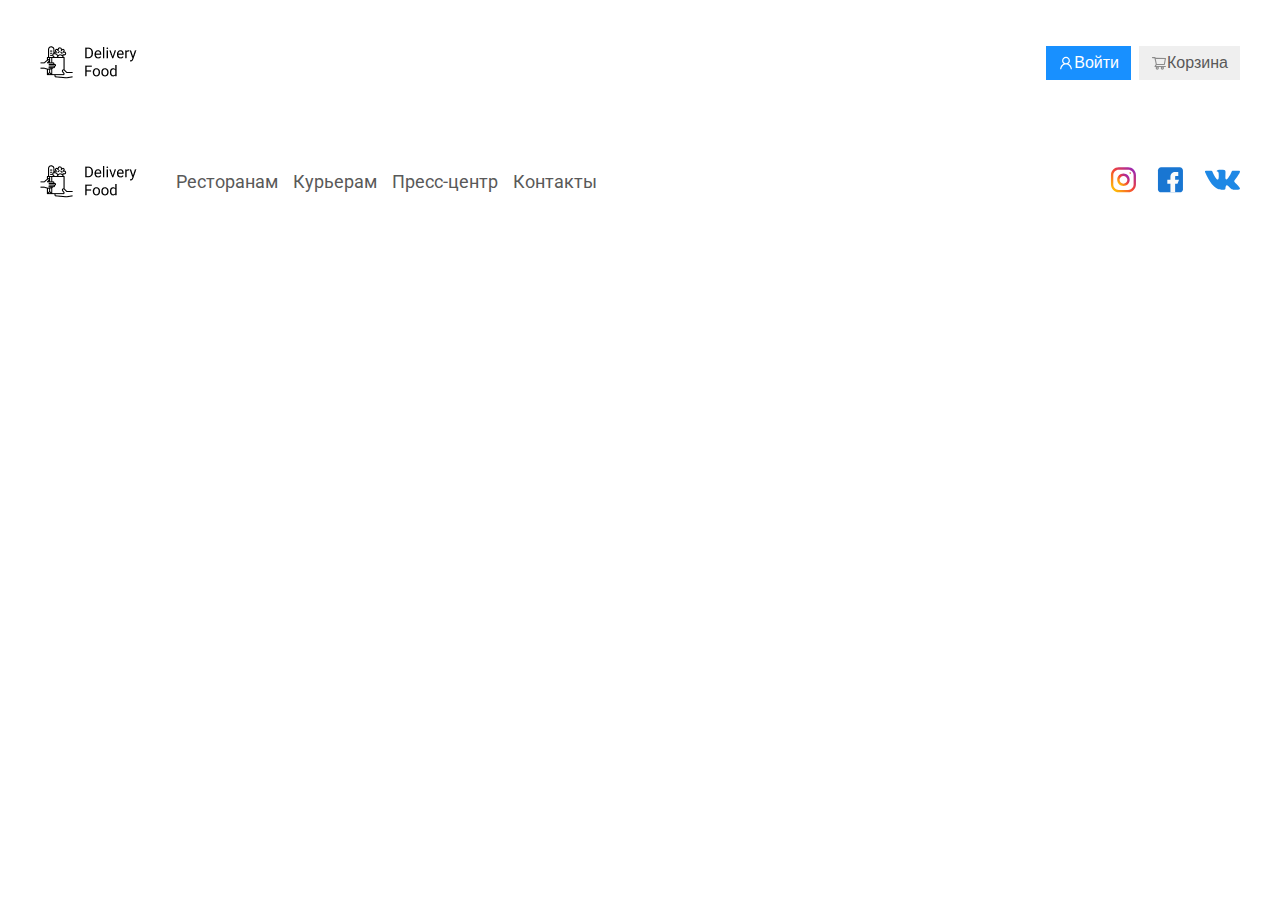
==== index.html @ 0ab354c1 "first day" ====
<!DOCTYPE html>
<html lang="en">
<head>
  <meta charset="UTF-8">
  <meta name="viewport" content="width=device-width, initial-scale=1.0">
  <link rel="icon" href="./favicon.ico" type="image/x-icon" />
  <link href="https://fonts.googleapis.com/css?family=Roboto:400,700&display=swap&subset=cyrillic" rel="stylesheet"/>
  <script src="/js/main.js" defer></script>
  <link rel="stylesheet" href="css/style.css">
  <title>Delivery-foods</title>
</head>
<body>
<!-- #region header-->
  <header class="header">
    <div class="container">
      <div class="header-box">
        <img src="img/logo.png" alt="Logotype" class="logo">
        <div class="button-group">
          <button class="button button-main">
            <img src="img/icon-signin.svg" alt="Human icon">
            <span class="button-text">Войти</span>
          </button>
          <button class="button button-basket">
            <img src="img/icon-basket.svg" alt="Busket icon">
            <span class="button-text">Корзина</span>
          </button>
        </div>
      </div>
    </div>
  </header>
<!-- #endregion -->

<!-- #region main-->
  <main class="main">

  </main>
<!-- #endregion-->

<!-- #region footer-->
  <footer class="footer">
    <div class="container">
      <div class="header-box">
        <img src="img/logo.png"class="footer-logo" alt="Logotype" class="logo">
        <nav class="nav">
          <ul class="nav-list">
            <li class="nav-items">
              <a href="#">Ресторанам </a>
            </li>
            <li class="nav-items">
              <a href="#">Курьерам</a>
            </li>
            <li class="nav-items">
              <a href="#">Пресс-центр</a>
            </li>
            <li class="nav-items">
              <a href="#">Контакты</a>
            </li>  
          </ul>
        </nav>
        <div class="button-group">
          <a class="social">
            <img src="img/instagram.svg" alt="Instagram icon">
          </a>
          <a class="social">
            <img src="img/facebook.svg" alt="Facebook icon">
          </a>
          <a class="social">
            <img src="img/vk.svg" alt="VK icon">
          </a>
        </div>
      </div>
    </div>
  </footer>
<!-- #endregion-->
</body>
</html>
---- css/style.css ----
* {
  box-sizing: border-box;
  margin: 0;
  padding: 0;
}

body {
  font-family: roboto, sans-serif;
}

ul, li, h1, h2, h3 {
  margin: 0;
  padding: 0;
}

.container {
  max-width: 1230px;
  margin: 0 auto;
  padding: 0 15px;
}

.header {
  padding-top: 44px;
  padding-bottom: 22px;
}
.header-box {
  display: flex;
  align-items: center;
  justify-content: space-between;
}

.button {
  font-size: 16px;
  line-height: 150%;
  padding: 5px 12px;
  cursor: pointer;
  border: none;
}
.button-group {
  display: flex;
  align-items: center;
  justify-content: space-between;
}
.button-main {
  display: flex;
  align-items: center;
  justify-content: space-between;
  color: #fff;
  background: #1890ff;
  margin-right: 8px;
}
.button-basket {
  display: flex;
  align-items: center;
  justify-content: space-between;
  color: #595959;
}

.footer {
  padding: 60px 0;
}
.footer-logo {
  margin-right: 35px;
}

.social:not(:last-child) {
  margin-right: 21px;
}

.nav {
  margin-right: auto;
}
.nav-list {
  list-style: none;
  display: flex;
  align-items: center;
  justify-content: space-between;
}
.nav-list a {
  text-decoration: none;
  font-size: 18px;
  color: #595959;
}
.nav-items:not(:last-child) {
  margin-right: 15px;
}/*# sourceMappingURL=style.css.map */
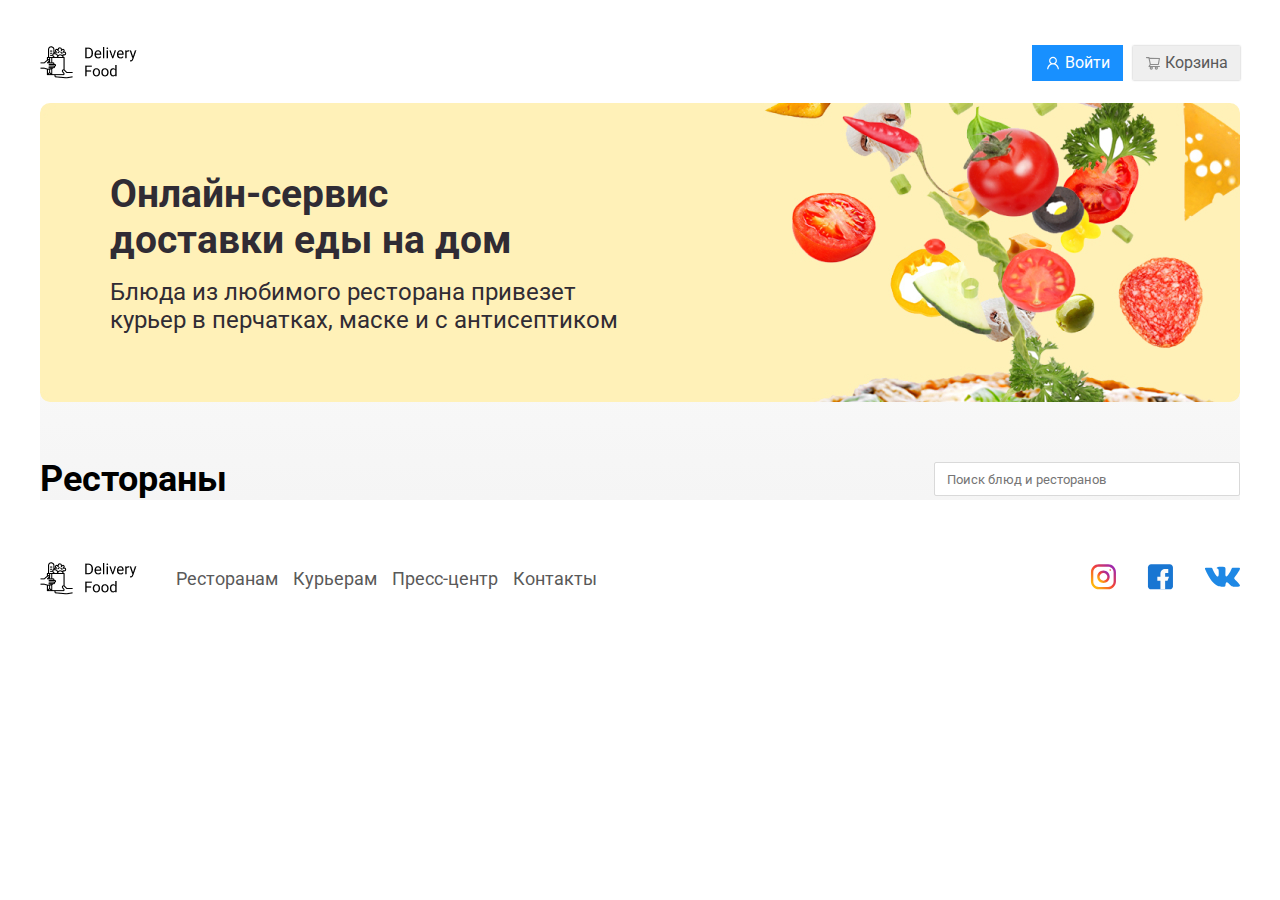
==== commit 9678b71f: "second day" ====
--- a/index.html
+++ b/index.html
@@ -10,67 +10,79 @@
   <title>Delivery-foods</title>
 </head>
 <body>
+<div class="container">
 <!-- #region header-->
-  <header class="header">
-    <div class="container">
-      <div class="header-box">
-        <img src="img/logo.png" alt="Logotype" class="logo">
-        <div class="button-group">
-          <button class="button button-main">
-            <img src="img/icon-signin.svg" alt="Human icon">
-            <span class="button-text">Войти</span>
-          </button>
-          <button class="button button-basket">
-            <img src="img/icon-basket.svg" alt="Busket icon">
-            <span class="button-text">Корзина</span>
-          </button>
-        </div>
-      </div>
+<header class="header">
+  <div class="header-box">
+    <img src="img/logo.png" alt="Logotype" class="logo">
+    <div class="button-group">
+      <button class="button button-main">
+        <img src="img/icon-signin.svg" alt="Human icon">
+        <span class="button-text">Войти</span>
+      </button>
+      <button class="button button-basket">
+        <img src="img/icon-basket.svg" alt="Busket icon">
+        <span class="button-text">Корзина</span>
+      </button>
     </div>
-  </header>
+  </div>
+</header>
 <!-- #endregion -->
 
 <!-- #region main-->
   <main class="main">
+    <section class="banner">
+      <div class="banner-item">
+        <h2 class="banner-item_title">Онлайн-сервис <br/> доставки еды на дом</h2>
+        <p class="banner-item_subtitle">Блюда из любимого ресторана привезет курьер в перчатках, маске и с антисептиком</p>
+      </div>
+    </section>
+    <section class="products">
+      <div class="products-header">
+        <h3 class="products-header_title">Рестораны</h3>
+        <input type="text" class="products-header_search" placeholder="Поиск блюд и ресторанов">
 
+        </input>
+      </div>
+    </section>
   </main>
 <!-- #endregion-->
 
 <!-- #region footer-->
   <footer class="footer">
-    <div class="container">
-      <div class="header-box">
-        <img src="img/logo.png"class="footer-logo" alt="Logotype" class="logo">
-        <nav class="nav">
-          <ul class="nav-list">
-            <li class="nav-items">
-              <a href="#">Ресторанам </a>
-            </li>
-            <li class="nav-items">
-              <a href="#">Курьерам</a>
-            </li>
-            <li class="nav-items">
-              <a href="#">Пресс-центр</a>
-            </li>
-            <li class="nav-items">
-              <a href="#">Контакты</a>
-            </li>  
-          </ul>
-        </nav>
-        <div class="button-group">
-          <a class="social">
-            <img src="img/instagram.svg" alt="Instagram icon">
-          </a>
-          <a class="social">
-            <img src="img/facebook.svg" alt="Facebook icon">
-          </a>
-          <a class="social">
-            <img src="img/vk.svg" alt="VK icon">
-          </a>
-        </div>
+    <div class="header-box">
+      <img src="img/logo.png"class="footer-logo" alt="Logotype" class="logo">
+      <nav class="nav">
+        <ul class="nav-list">
+          <li class="nav-items">
+            <a href="#">Ресторанам </a>
+          </li>
+          <li class="nav-items">
+            <a href="#">Курьерам</a>
+          </li>
+          <li class="nav-items">
+            <a href="#">Пресс-центр</a>
+          </li>
+          <li class="nav-items">
+            <a href="#">Контакты</a>
+          </li>  
+        </ul>
+      </nav>
+      <div class="button-group">
+        <a href="#" class="social">
+          <img src="img/instagram.svg" alt="Instagram icon">
+        </a>
+        <a href="#" class="social">
+          <img src="img/facebook.svg" alt="Facebook icon">
+        </a>
+        <a href="#" class="social">
+          <img src="img/vk.svg" alt="VK icon">
+        </a>
       </div>
     </div>
   </footer>
 <!-- #endregion-->
+</div>
+
 </body>
 </html>--- a/css/style.css
+++ b/css/style.css
@@ -2,21 +2,18 @@
   box-sizing: border-box;
   margin: 0;
   padding: 0;
-}
-
-body {
   font-family: roboto, sans-serif;
 }
 
-ul, li, h1, h2, h3 {
-  margin: 0;
-  padding: 0;
+main {
+  flex-grow: 1;
+  background: linear-gradient(180deg, rgba(245, 245, 245, 0) 1.04%, #f5f5f5 100%);
 }
 
 .container {
-  max-width: 1230px;
+  max-width: 1200px;
   margin: 0 auto;
-  padding: 0 15px;
+  min-height: 100vh;
 }
 
 .header {
@@ -27,6 +24,7 @@
   display: flex;
   align-items: center;
   justify-content: space-between;
+  flex-wrap: wrap;
 }
 
 .button {
@@ -35,25 +33,49 @@
   padding: 5px 12px;
   cursor: pointer;
   border: none;
+  outline: none;
+  gap: 4px;
 }
 .button-group {
   display: flex;
   align-items: center;
   justify-content: space-between;
+  gap: 10px;
 }
 .button-main {
   display: flex;
-  align-items: center;
-  justify-content: space-between;
   color: #fff;
   background: #1890ff;
-  margin-right: 8px;
+  border: 1px solid #1890ff;
 }
 .button-basket {
   display: flex;
-  align-items: center;
-  justify-content: space-between;
   color: #595959;
+  box-shadow: 0px 0px 2px 0px rgba(0, 0, 0, 0.3);
+}
+
+.banner {
+  margin-bottom: 56px;
+}
+.banner-item {
+  background-image: url("../img/banners/banner.jpg");
+  background-repeat: no-repeat;
+  background-size: cover;
+  background-position: center right;
+  padding: 68px 70px;
+  border-radius: 10px;
+}
+.banner-item_title {
+  color: #302c34;
+  font-size: 39px;
+  font-weight: 700;
+  max-width: 50%;
+  margin-bottom: 15px;
+}
+.banner-item_subtitle {
+  color: #302c34;
+  font-size: 24px;
+  max-width: 50%;
 }
 
 .footer {
@@ -75,6 +97,7 @@
   display: flex;
   align-items: center;
   justify-content: space-between;
+  flex-wrap: wrap;
 }
 .nav-list a {
   text-decoration: none;
@@ -83,4 +106,41 @@
 }
 .nav-items:not(:last-child) {
   margin-right: 15px;
+}
+
+.products-header {
+  display: flex;
+  align-items: center;
+  justify-content: space-between;
+}
+.products-header_search {
+  min-width: 306px;
+  height: 34px;
+  border-radius: 2px;
+  border: 1px solid #D9D9D9;
+  background: #fff;
+  padding: 5px 12px;
+}
+.products-header_search:focus {
+  outline: none;
+  border: 1px solid #D9D9D9;
+}
+.products-header_search:placeholder {
+  font-size: 16px;
+  line-height: 150%;
+  color: #bfbfbf;
+}
+.products-header_title {
+  font-weight: 700;
+  font-size: 36px;
+  color: #000;
+}
+
+@media (max-width: 991px) {
+  .banner-item_title {
+    max-width: 100%;
+  }
+  .banner-item_subtitle {
+    max-width: 100%;
+  }
 }/*# sourceMappingURL=style.css.map */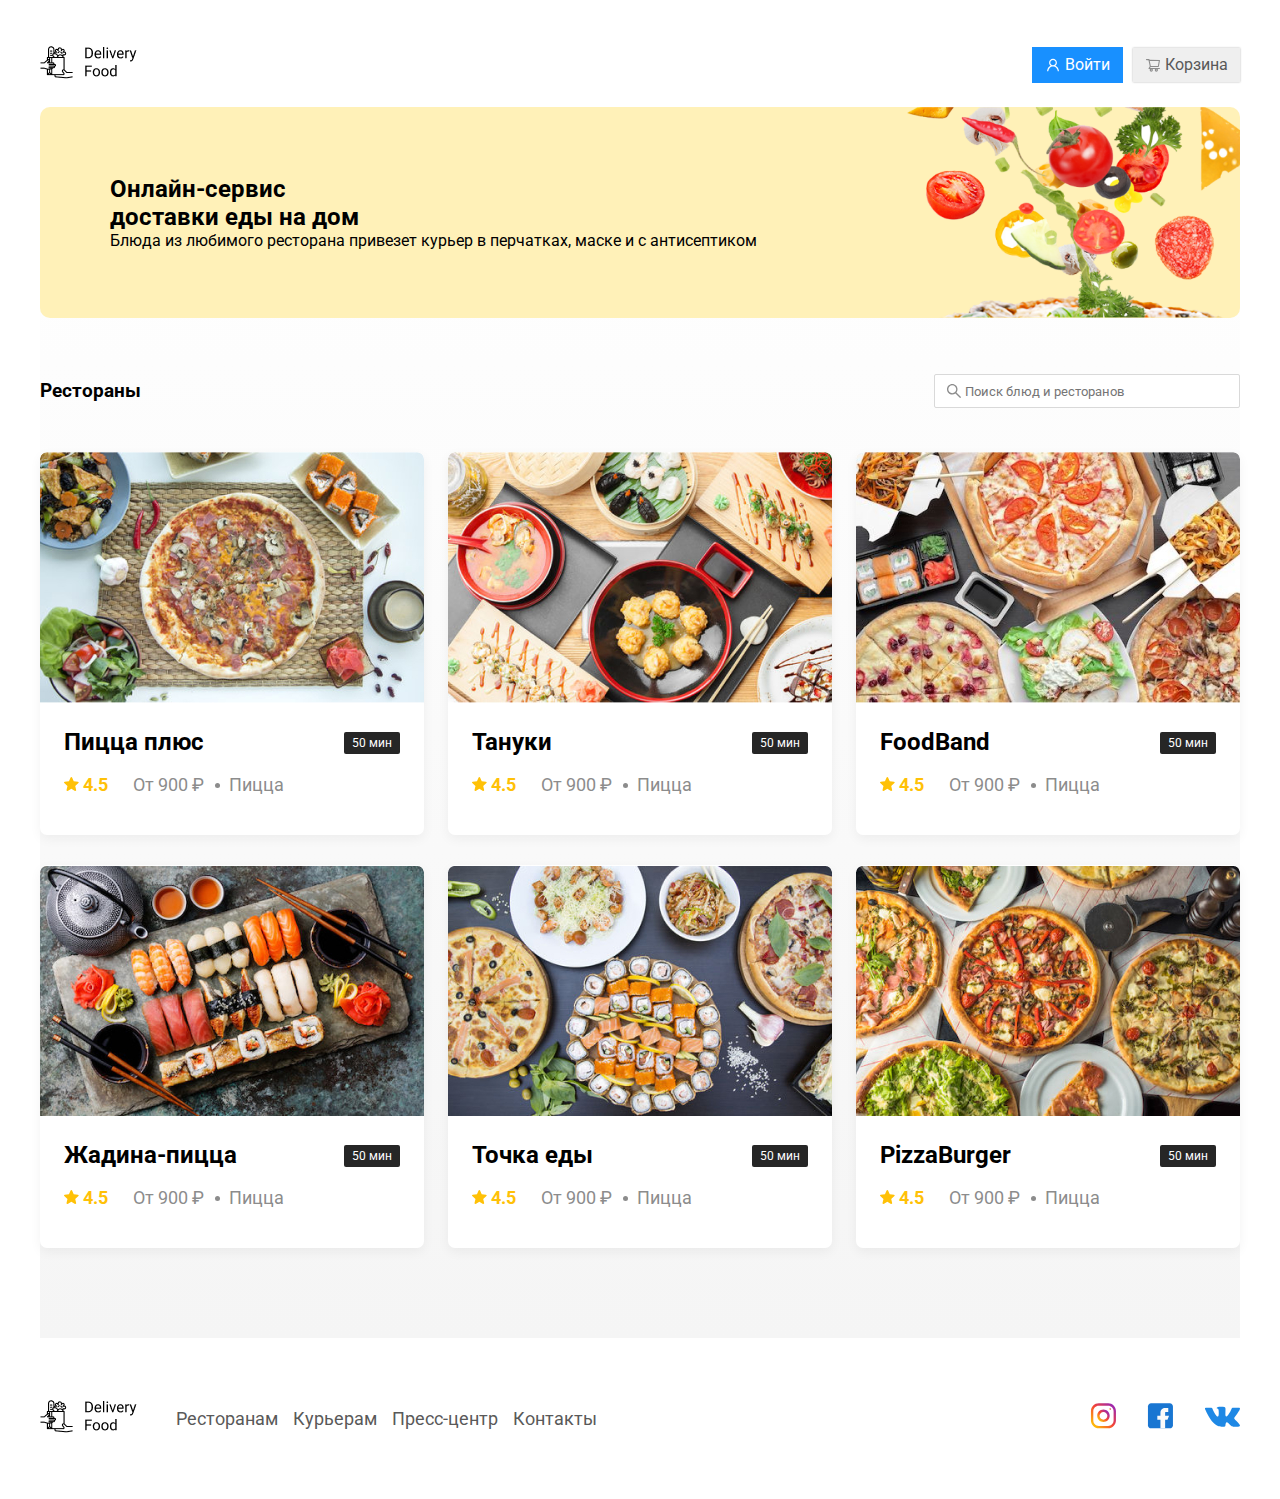
==== commit 519b0795: "thirs day" ====
--- a/index.html
+++ b/index.html
@@ -14,7 +14,7 @@
 <!-- #region header-->
 <header class="header">
   <div class="header-box">
-    <img src="img/logo.png" alt="Logotype" class="logo">
+    <a href="./index.html"><img src="img/logo.png" alt="Logotype" class="logo"></a>
     <div class="button-group">
       <button class="button button-main">
         <img src="img/icon-signin.svg" alt="Human icon">
@@ -28,43 +28,260 @@
   </div>
 </header>
 <!-- #endregion -->
-
-<!-- #region main-->
-  <main class="main">
-    <section class="banner">
-      <div class="banner-item">
-        <h2 class="banner-item_title">Онлайн-сервис <br/> доставки еды на дом</h2>
-        <p class="banner-item_subtitle">Блюда из любимого ресторана привезет курьер в перчатках, маске и с антисептиком</p>
-      </div>
+<!-- #region main -->
+<main class="main">
+  <section class="banner">
+    <div class="banner-item">
+      <h2 class="banner-item__title">Онлайн-сервис <br/> доставки еды на дом</h2>
+      <p class="banner-item__subtitle">Блюда из любимого ресторана привезет курьер в перчатках, маске и с антисептиком</p>
+    </div>
+  </section>
+  <section class="products">
+    <div class="products-header">
+      <h3 class="products-header_title">Рестораны</h3>
+      <input type="text" class="products-header__search" placeholder="Поиск блюд и ресторанов"></input>
+    </div>
+    <div class="products-wrapper">
+      <a href="./goods.html" class="products-card">
+        <div class="products-card__image">
+          <img src="/img/rests/rest1.jpg" alt="rest1">
+        </div>
+        <div class="products-card__description">
+          <div class="products-card__description-row">
+            <h4 class="products-card__description--title">Пицца плюс</h4>
+            <div class="products-card__description--badge">50 мин</div>
+          </div>
+          <div class="products-card__description-row">
+            <div class="products-card__description-info">
+              <div class="products-card__description-info--raiting">
+                <img src="img/star.svg" alt="star">
+                4.5
+              </div>
+              <div class="products-card__description-info--price">
+                От 900 ₽
+              </div>
+              <div class="products-card__description-info--group">
+                Пицца 
+              </div>
+            </div>
+          </div>
+        </div>
+      </a>
+      <a href="./goods.html" class="products-card">
+        <div class="products-card__image">
+          <img src="/img/rests/rest2.jpg" alt="rest2">
+        </div>
+        <div class="products-card__description">
+          <div class="products-card__description-row">
+            <h4 class="products-card__description--title">Тануки</h4>
+            <div class="products-card__description--badge">50 мин</div>
+          </div>
+          <div class="products-card__description-row">
+            <div class="products-card__description-info">
+              <div class="products-card__description-info--raiting">
+                <img src="img/star.svg" alt="star">
+                4.5
+              </div>
+              <div class="products-card__description-info--price">
+                От 900 ₽
+              </div>
+              <div class="products-card__description-info--group">
+                Пицца 
+              </div>
+            </div>
+          </div>
+        </div>
+      </a>
+      <a href="./goods.html" class="products-card">
+        <div class="products-card__image">
+          <img src="/img/rests/rest3.jpg" alt="rest3">
+        </div>
+        <div class="products-card__description">
+          <div class="products-card__description-row">
+            <h4 class="products-card__description--title">FoodBand</h4>
+            <div class="products-card__description--badge">50 мин</div>
+          </div>
+          <div class="products-card__description-row">
+            <div class="products-card__description-info">
+              <div class="products-card__description-info--raiting">
+                <img src="img/star.svg" alt="star">
+                4.5
+              </div>
+              <div class="products-card__description-info--price">
+                От 900 ₽
+              </div>
+              <div class="products-card__description-info--group">
+                Пицца 
+              </div>
+            </div>
+          </div>
+        </div>
+      </a>
+      <a href="./goods.html" class="products-card">
+        <div class="products-card__image">
+          <img src="/img/rests/rest4.jpg" alt="rest4">
+        </div>
+        <div class="products-card__description">
+          <div class="products-card__description-row">
+            <h4 class="products-card__description--title">Жадина-пицца</h4>
+            <div class="products-card__description--badge">50 мин</div>
+          </div>
+          <div class="products-card__description-row">
+            <div class="products-card__description-info">
+              <div class="products-card__description-info--raiting">
+                <img src="img/star.svg" alt="star">
+                4.5
+              </div>
+              <div class="products-card__description-info--price">
+                От 900 ₽
+              </div>
+              <div class="products-card__description-info--group">
+                Пицца 
+              </div>
+            </div>
+          </div>
+        </div>
+      </a>
+      <a href="./goods.html" class="products-card">
+        <div class="products-card__image">
+          <img src="/img/rests/rest5.jpg" alt="rest5">
+        </div>
+        <div class="products-card__description">
+          <div class="products-card__description-row">
+            <h4 class="products-card__description--title">Точка еды</h4>
+            <div class="products-card__description--badge">50 мин</div>
+          </div>
+          <div class="products-card__description-row">
+            <div class="products-card__description-info">
+              <div class="products-card__description-info--raiting">
+                <img src="img/star.svg" alt="star">
+                4.5
+              </div>
+              <div class="products-card__description-info--price">
+                От 900 ₽
+              </div>
+              <div class="products-card__description-info--group">
+                Пицца 
+              </div>
+            </div>
+          </div>
+        </div>
+      </a>
+      <a href="./goods.html" class="products-card">
+        <div class="products-card__image">
+          <img src="/img/rests/rest6.jpg" alt="rest6">
+        </div>
+        <div class="products-card__description">
+          <div class="products-card__description-row">
+            <h4 class="products-card__description--title">PizzaBurger</h4>
+            <div class="products-card__description--badge">50 мин</div>
+          </div>
+          <div class="products-card__description-row">
+            <div class="products-card__description-info">
+              <div class="products-card__description-info--raiting">
+                <img src="img/star.svg" alt="star">
+                4.5
+              </div>
+              <div class="products-card__description-info--price">
+                От 900 ₽
+              </div>
+              <div class="products-card__description-info--group">
+                Пицца 
+              </div>
+            </div>
+          </div>
+        </div>
+      </a>
+    </div>
     </section>
-    <section class="products">
-      <div class="products-header">
-        <h3 class="products-header_title">Рестораны</h3>
-        <input type="text" class="products-header_search" placeholder="Поиск блюд и ресторанов">
-
-        </input>
-      </div>
-    </section>
-  </main>
-<!-- #endregion-->
-
+</main>
+<!-- #endregion -->
+<!-- #region modal-->
+<div class="cart-modal__overlay">
+  <div class="cart-modal">
+    <div class="cart-modal__header">
+      <h2 class="cart-modal__header--title">Корзина</h2>
+      <span class="cart-modal__header--close"><img src="img/close.svg" alt="Icon close"></span>
+    </div>
+    <div class="cart-modal__body">
+      <div class="cart-item">
+        <p class="cart-item__title">
+          Ролл угорь стандарт
+        </p>
+        <div class="cart-item__controls">
+          <p class="cart-item__controls--price">250 ₽</p>
+          <button class="button button-basket modal-btn">-</button>
+          <span class="cart-item__controls--count">1</span>
+          <button class="button button-basket modal-btn">+</button>
+        </div>
+      </div>
+      <div class="cart-item">
+        <p class="cart-item__title">
+          Ролл угорь стандарт
+        </p>
+        <div class="cart-item__controls">
+          <p class="cart-item__controls--price">250 ₽</p>
+          <button class="button button-basket modal-btn">-</button>
+          <span class="cart-item__controls--count">1</span>
+          <button class="button button-basket modal-btn">+</button>
+        </div>
+      </div>
+      <div class="cart-item">
+        <p class="cart-item__title">
+          Ролл угорь стандарт
+        </p>
+        <div class="cart-item__controls">
+          <p class="cart-item__controls--price">250 ₽</p>
+          <button class="button button-basket modal-btn">-</button>
+          <span class="cart-item__controls--count">1</span>
+          <button class="button button-basket modal-btn">+</button>
+        </div>
+      </div>
+      <div class="cart-item">
+        <p class="cart-item__title">
+          Ролл угорь стандарт
+        </p>
+        <div class="cart-item__controls">
+          <p class="cart-item__controls--price">250 ₽</p>
+          <button class="button button-basket modal-btn">-</button>
+          <span class="cart-item__controls--count">1</span>
+          <button class="button button-basket modal-btn">+</button>
+        </div>
+      </div>
+    </div>
+    <div class="cart-modal__footer">
+      <div class="cart-modal__footer--price">
+        1250 ₽
+      </div>
+      <div class="cart-modal__footer--controls">
+        <button class="button button-main">
+          <span class="button-text">Оформить заказ</span>
+        </button>
+        <button class="button button-basket">
+          <span class="button-text">Отмена</span>
+        </button>
+      </div>
+    </div>
+  </div>
+</div>
+ <!-- endregion-->
 <!-- #region footer-->
   <footer class="footer">
     <div class="header-box">
-      <img src="img/logo.png"class="footer-logo" alt="Logotype" class="logo">
+      <a href="./index.html"><img src="img/logo.png"class="footer-logo" alt="Logotype" class="logo"></a>
       <nav class="nav">
         <ul class="nav-list">
           <li class="nav-items">
-            <a href="#">Ресторанам </a>
+            <a href="/goods.html">Ресторанам </a>
           </li>
           <li class="nav-items">
-            <a href="#">Курьерам</a>
+            <a href="/goods.html">Курьерам</a>
           </li>
           <li class="nav-items">
-            <a href="#">Пресс-центр</a>
+            <a href="/goods.html">Пресс-центр</a>
           </li>
           <li class="nav-items">
-            <a href="#">Контакты</a>
+            <a href="/goods.html">Контакты</a>
           </li>  
         </ul>
       </nav>
--- a/css/style.css
+++ b/css/style.css
@@ -8,6 +8,7 @@
 main {
   flex-grow: 1;
   background: linear-gradient(180deg, rgba(245, 245, 245, 0) 1.04%, #f5f5f5 100%);
+  padding-bottom: 90px;
 }
 
 .container {
@@ -58,12 +59,13 @@
   margin-bottom: 56px;
 }
 .banner-item {
-  background-image: url("../img/banners/banner.jpg");
+  background-image: url("../img/banners/banner.png");
   background-repeat: no-repeat;
-  background-size: cover;
+  background-size: contain;
   background-position: center right;
   padding: 68px 70px;
   border-radius: 10px;
+  background-color: #fff1b8;
 }
 .banner-item_title {
   color: #302c34;
@@ -112,35 +114,268 @@
   display: flex;
   align-items: center;
   justify-content: space-between;
-}
-.products-header_search {
+  flex-wrap: wrap;
+  gap: 24px;
+}
+.products-header__search {
+  background-image: url(../img/find.svg);
+  background-repeat: no-repeat;
+  background-position: 10px center;
   min-width: 306px;
   height: 34px;
   border-radius: 2px;
   border: 1px solid #D9D9D9;
-  background: #fff;
-  padding: 5px 12px;
-}
-.products-header_search:focus {
+  padding: 5px 30px;
+}
+.products-header__search:focus {
   outline: none;
   border: 1px solid #D9D9D9;
 }
-.products-header_search:placeholder {
+.products-header__search:placeholder {
   font-size: 16px;
   line-height: 150%;
   color: #bfbfbf;
 }
-.products-header_title {
+.products-header__title {
   font-weight: 700;
   font-size: 36px;
   color: #000;
 }
+.products-wrapper {
+  margin-top: 44px;
+  display: flex;
+  flex-wrap: wrap;
+  row-gap: 30px;
+  -moz-column-gap: 24px;
+       column-gap: 24px;
+}
+.products-card {
+  width: calc((100% - 48px) / 3);
+  box-shadow: 0 4px 12px 0 rgba(0, 0, 0, 0.05);
+  background: #fff;
+  border-radius: 7px;
+  overflow: hidden;
+  text-decoration: none;
+}
+.products-card__image {
+  width: 100%;
+}
+.products-card__image img {
+  width: 100%;
+}
+.products-card__description {
+  padding: 20px 24px 34px 24px;
+}
+.products-card__description--name {
+  font-size: 24px;
+  line-height: 133%;
+  color: #000;
+  margin-bottom: 10px;
+}
+.products-card__description--text {
+  font-size: 18px;
+  color: #8c8c8c;
+  margin-bottom: 24px;
+}
+.products-card__description-controls {
+  display: flex;
+  align-items: center;
+  justify-content: flex-start;
+  flex-wrap: wrap;
+  row-gap: 10px;
+  -moz-column-gap: 30px;
+       column-gap: 30px;
+}
+.products-card__description-controls--price {
+  font-size: 20px;
+  font-weight: 700;
+  line-height: 160%;
+  color: #000;
+}
+.products-card__description-row {
+  display: flex;
+  align-items: center;
+  justify-content: space-between;
+}
+.products-card__description-row--head {
+  display: flex;
+  align-items: center;
+  justify-content: flex-start;
+  flex-wrap: wrap;
+  gap: 26px;
+  margin: 48px 0;
+}
+.products-card__description-row:not(:last-child) {
+  margin-bottom: 10px;
+}
+.products-card__description--title {
+  font-size: 24px;
+  font-weight: 700;
+  line-height: 133%;
+  color: #000;
+}
+.products-card__description--badge {
+  font-size: 12px;
+  line-height: 167%;
+  color: #fff;
+  background: #262626;
+  padding: 1px 8px;
+  border-radius: 2px;
+}
+.products-card__description-info {
+  display: flex;
+  align-items: center;
+  justify-content: flex-start;
+  flex-wrap: wrap;
+  gap: 25px;
+}
+.products-card__description-info--raiting {
+  font-size: 18px;
+  font-weight: 700;
+  line-height: 178%;
+  color: #ffc107;
+}
+.products-card__description-info--price, .products-card__description-info--group {
+  font-size: 18px;
+  line-height: 178%;
+  color: #8c8c8c;
+}
+.products-card__description-info--group {
+  position: relative;
+}
+.products-card__description-info--group::before {
+  content: "";
+  display: block;
+  width: 5px;
+  height: 5px;
+  border-radius: 50%;
+  background: #8c8c8c;
+  position: absolute;
+  left: -14px;
+  top: 14px;
+}
+
+.goods-title {
+  font-size: 36px;
+  line-height: normal;
+}
+
+.cart-modal {
+  max-width: 780px;
+  width: 100%;
+  padding: 40px 45px;
+  border-radius: 5px;
+  background: #fff;
+}
+.cart-modal__overlay {
+  position: fixed;
+  top: 0;
+  right: 0;
+  left: 0;
+  bottom: 0;
+  background: rgba(0, 0, 0, 0.4);
+  display: none;
+  align-items: center;
+  justify-content: center;
+}
+.cart-modal__overlay.open {
+  display: flex;
+}
+.cart-modal__header {
+  display: flex;
+  align-items: center;
+  justify-content: space-between;
+  margin-bottom: 45px;
+}
+.cart-modal__header--title {
+  font-size: 36px;
+  font-weight: 700;
+  color: #000;
+}
+.cart-modal__header--close {
+  cursor: pointer;
+}
+.cart-modal__footer {
+  display: flex;
+  align-items: center;
+  justify-content: space-between;
+  flex-wrap: wrap;
+  gap: 10px;
+  margin-top: 50px;
+}
+.cart-modal__footer--price {
+  border-radius: 5px;
+  padding: 0px 20px;
+  color: #fafafa;
+  font-size: 20px;
+  background: #262626;
+}
+.cart-modal__footer--controls {
+  display: flex;
+  align-items: center;
+  flex-wrap: wrap;
+  gap: 10px;
+}
+.cart-item {
+  display: flex;
+  align-items: center;
+  justify-content: space-between;
+  flex-wrap: wrap;
+  gap: 10px;
+  border-bottom: 1px solid #d9d9d9;
+  padding-bottom: 10px;
+}
+.cart-item:not(:last-child) {
+  margin-bottom: 15px;
+}
+.cart-item__title {
+  font-size: 18px;
+  line-height: 178%;
+  color: #000;
+}
+.cart-item__controls {
+  display: flex;
+  align-items: center;
+  justify-content: flex-end;
+}
+.cart-item__controls--price {
+  font-size: 20px;
+  font-weight: 700;
+  line-height: 160%;
+  color: #000;
+  margin-right: 45px;
+}
+.cart-item__controls--count {
+  margin: 0 15px;
+  font-size: 16px;
+  line-height: 150%;
+  text-align: center;
+  color: #000;
+}
+
+.modal-btn {
+  border: 1px solid #40a9ff;
+  border-radius: 2px;
+  padding: 5px 16px;
+  color: #40a9ff;
+}
 
 @media (max-width: 991px) {
-  .banner-item_title {
+  .banner-item {
+    background-image: none;
+  }
+  .banner-item__title {
     max-width: 100%;
   }
-  .banner-item_subtitle {
+  .banner-item__subtitle {
     max-width: 100%;
   }
+  .products-card {
+    width: calc((100% - 24px) / 2);
+  }
+}
+@media (max-width: 768px) {
+  .products-card {
+    width: 100%;
+  }
 }/*# sourceMappingURL=style.css.map */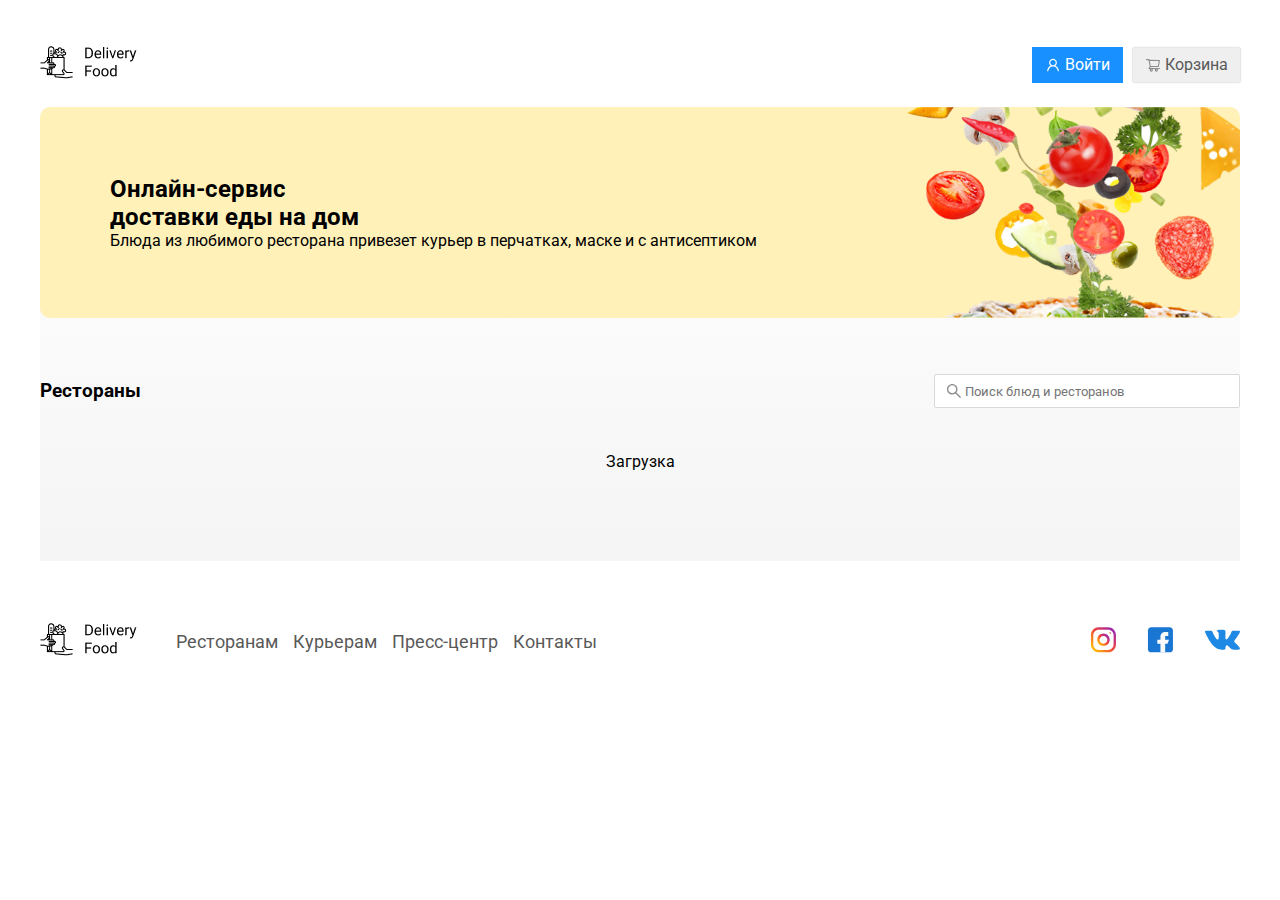
==== commit b999f4b5: "day 4" ====
--- a/index.html
+++ b/index.html
@@ -20,7 +20,7 @@
         <img src="img/icon-signin.svg" alt="Human icon">
         <span class="button-text">Войти</span>
       </button>
-      <button class="button button-basket">
+      <button class="button button-basket open-btn">
         <img src="img/icon-basket.svg" alt="Busket icon">
         <span class="button-text">Корзина</span>
       </button>
@@ -41,10 +41,10 @@
       <h3 class="products-header_title">Рестораны</h3>
       <input type="text" class="products-header__search" placeholder="Поиск блюд и ресторанов"></input>
     </div>
-    <div class="products-wrapper">
-      <a href="./goods.html" class="products-card">
-        <div class="products-card__image">
-          <img src="/img/rests/rest1.jpg" alt="rest1">
+    <div class="products-wrapper" id="rests-container">
+      <a href="./goods.html" class="products-card">
+        <div class="products-card__image">
+          <img src="./img/rests/rest1.jpg" alt="rest1">
         </div>
         <div class="products-card__description">
           <div class="products-card__description-row">
@@ -54,22 +54,22 @@
           <div class="products-card__description-row">
             <div class="products-card__description-info">
               <div class="products-card__description-info--raiting">
-                <img src="img/star.svg" alt="star">
-                4.5
-              </div>
-              <div class="products-card__description-info--price">
-                От 900 ₽
-              </div>
-              <div class="products-card__description-info--group">
-                Пицца 
-              </div>
-            </div>
-          </div>
-        </div>
-      </a>
-      <a href="./goods.html" class="products-card">
-        <div class="products-card__image">
-          <img src="/img/rests/rest2.jpg" alt="rest2">
+                <img src="./img/star.svg" alt="star">
+                4.5
+              </div>
+              <div class="products-card__description-info--price">
+                От 900 ₽
+              </div>
+              <div class="products-card__description-info--group">
+                Пицца 
+              </div>
+            </div>
+          </div>
+        </div>
+      </a>
+      <a href="./goods.html" class="products-card">
+        <div class="products-card__image">
+          <img src="./img/rests/rest2.jpg" alt="rest2">
         </div>
         <div class="products-card__description">
           <div class="products-card__description-row">
@@ -79,22 +79,22 @@
           <div class="products-card__description-row">
             <div class="products-card__description-info">
               <div class="products-card__description-info--raiting">
-                <img src="img/star.svg" alt="star">
-                4.5
-              </div>
-              <div class="products-card__description-info--price">
-                От 900 ₽
-              </div>
-              <div class="products-card__description-info--group">
-                Пицца 
-              </div>
-            </div>
-          </div>
-        </div>
-      </a>
-      <a href="./goods.html" class="products-card">
-        <div class="products-card__image">
-          <img src="/img/rests/rest3.jpg" alt="rest3">
+                <img src="./img/star.svg" alt="star">
+                4.5
+              </div>
+              <div class="products-card__description-info--price">
+                От 900 ₽
+              </div>
+              <div class="products-card__description-info--group">
+                Пицца 
+              </div>
+            </div>
+          </div>
+        </div>
+      </a>
+      <a href="./goods.html" class="products-card">
+        <div class="products-card__image">
+          <img src="./img/rests/rest3.jpg" alt="rest3">
         </div>
         <div class="products-card__description">
           <div class="products-card__description-row">
@@ -104,22 +104,22 @@
           <div class="products-card__description-row">
             <div class="products-card__description-info">
               <div class="products-card__description-info--raiting">
-                <img src="img/star.svg" alt="star">
-                4.5
-              </div>
-              <div class="products-card__description-info--price">
-                От 900 ₽
-              </div>
-              <div class="products-card__description-info--group">
-                Пицца 
-              </div>
-            </div>
-          </div>
-        </div>
-      </a>
-      <a href="./goods.html" class="products-card">
-        <div class="products-card__image">
-          <img src="/img/rests/rest4.jpg" alt="rest4">
+                <img src="./img/star.svg" alt="star">
+                4.5
+              </div>
+              <div class="products-card__description-info--price">
+                От 900 ₽
+              </div>
+              <div class="products-card__description-info--group">
+                Пицца 
+              </div>
+            </div>
+          </div>
+        </div>
+      </a>
+      <a href="./goods.html" class="products-card">
+        <div class="products-card__image">
+          <img src="./img/rests/rest4.jpg" alt="rest4">
         </div>
         <div class="products-card__description">
           <div class="products-card__description-row">
@@ -129,22 +129,22 @@
           <div class="products-card__description-row">
             <div class="products-card__description-info">
               <div class="products-card__description-info--raiting">
-                <img src="img/star.svg" alt="star">
-                4.5
-              </div>
-              <div class="products-card__description-info--price">
-                От 900 ₽
-              </div>
-              <div class="products-card__description-info--group">
-                Пицца 
-              </div>
-            </div>
-          </div>
-        </div>
-      </a>
-      <a href="./goods.html" class="products-card">
-        <div class="products-card__image">
-          <img src="/img/rests/rest5.jpg" alt="rest5">
+                <img src="./img/star.svg" alt="star">
+                4.5
+              </div>
+              <div class="products-card__description-info--price">
+                От 900 ₽
+              </div>
+              <div class="products-card__description-info--group">
+                Пицца 
+              </div>
+            </div>
+          </div>
+        </div>
+      </a>
+      <a href="./goods.html" class="products-card">
+        <div class="products-card__image">
+          <img src="./img/rests/rest5.jpg" alt="rest5">
         </div>
         <div class="products-card__description">
           <div class="products-card__description-row">
@@ -154,22 +154,22 @@
           <div class="products-card__description-row">
             <div class="products-card__description-info">
               <div class="products-card__description-info--raiting">
-                <img src="img/star.svg" alt="star">
-                4.5
-              </div>
-              <div class="products-card__description-info--price">
-                От 900 ₽
-              </div>
-              <div class="products-card__description-info--group">
-                Пицца 
-              </div>
-            </div>
-          </div>
-        </div>
-      </a>
-      <a href="./goods.html" class="products-card">
-        <div class="products-card__image">
-          <img src="/img/rests/rest6.jpg" alt="rest6">
+                <img src="./img/star.svg" alt="star">
+                4.5
+              </div>
+              <div class="products-card__description-info--price">
+                От 900 ₽
+              </div>
+              <div class="products-card__description-info--group">
+                Пицца 
+              </div>
+            </div>
+          </div>
+        </div>
+      </a>
+      <a href="./goods.html" class="products-card">
+        <div class="products-card__image">
+          <img src="./img/rests/rest6.jpg" alt="rest6">
         </div>
         <div class="products-card__description">
           <div class="products-card__description-row">
@@ -179,7 +179,7 @@
           <div class="products-card__description-row">
             <div class="products-card__description-info">
               <div class="products-card__description-info--raiting">
-                <img src="img/star.svg" alt="star">
+                <img src="./img/star.svg" alt="star">
                 4.5
               </div>
               <div class="products-card__description-info--price">
--- a/css/style.css
+++ b/css/style.css
@@ -175,7 +175,6 @@
 .products-card__description--text {
   font-size: 18px;
   color: #8c8c8c;
-  margin-bottom: 24px;
 }
 .products-card__description-controls {
   display: flex;
